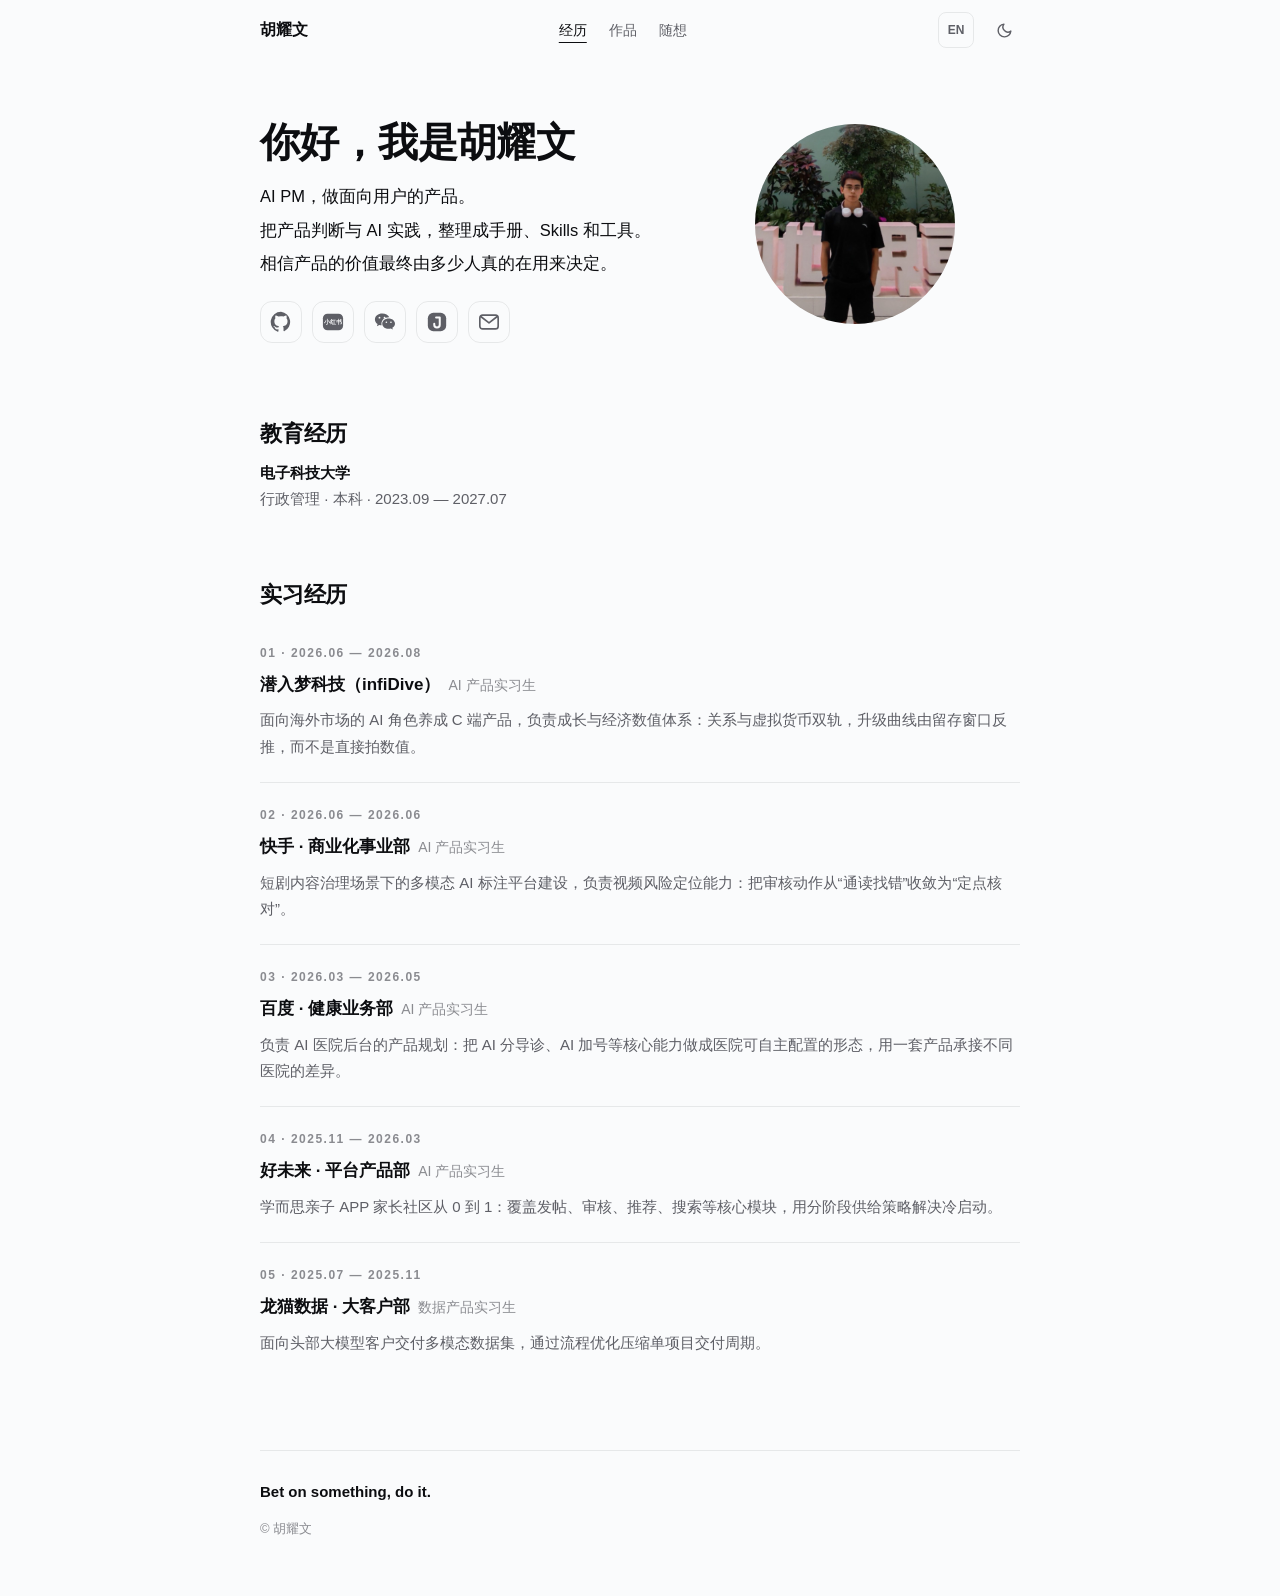
==== index.html @ 33d0db99 "Add TeamLink to portfolio projects" ====
<!doctype html>
<html lang="zh-CN">
  <head>
    <meta charset="UTF-8" />
    <meta name="viewport" content="width=device-width, initial-scale=1" />
    <meta name="description" content="胡耀文的个人介绍、教育背景与实习经历。" />
    <title>经历 · 胡耀文</title>
    <!-- assets:start -->
    <link rel="stylesheet" href="/styles/tokens.css?v=f0e6d8321e89" />
    <link rel="stylesheet" href="/styles/base.css?v=58b34f9e78c8" />
    <link rel="stylesheet" href="/styles/layout.css?v=3ab70abe4cf4" />
    <link rel="stylesheet" href="/styles/components.css?v=5bb896b9d3a3" />
    <link rel="stylesheet" href="/styles/responsive.css?v=d655d90e8aed" />
    <link rel="stylesheet" href="/styles/editor.css?v=85f72cc7cdc1" />
    <script type="importmap">{"imports":{"/js/components/education.js":"/js/components/education.js?v=c0fd4ed070bd","/js/components/elsewhere.js":"/js/components/elsewhere.js?v=f04473ef3fe8","/js/components/experience.js":"/js/components/experience.js?v=8f7f2b656ea1","/js/components/footer.js":"/js/components/footer.js?v=6c1550f450aa","/js/components/header.js":"/js/components/header.js?v=24c671b115b2","/js/components/hero.js":"/js/components/hero.js?v=8785eb68808b","/js/components/projects.js":"/js/components/projects.js?v=da0c649078fe","/js/components/theme.js":"/js/components/theme.js?v=0080189e8633","/js/components/thoughts.js":"/js/components/thoughts.js?v=fadeb049f061","/js/data.js":"/js/data.js?v=1778ca6bbaa6","/js/editor.js":"/js/editor.js?v=6a5486670264","/js/i18n.js":"/js/i18n.js?v=1fff15296297","/js/main.js":"/js/main.js?v=7e9c7d4b2b41","/js/pages.js":"/js/pages.js?v=9f2a9748281f"}}</script>
    <!-- assets:end -->
    <script>
      const savedTheme = localStorage.getItem("theme");
      if (savedTheme === "dark" || savedTheme === "light") document.documentElement.dataset.theme = savedTheme;
    </script>
  </head>
  <body data-page="experience">
    <div id="app" style="--editor-accent:#0c0d10;--editor-card-radius:14px;--editor-section-space:64px"><!-- prerender:start -->
    <header class="site-header">
      <nav class="shell nav" aria-label="主导航" data-i18n-aria-label="nav.label">
        <a class="brand" href="/" data-page-link aria-label="胡耀文 · 经历首页" data-i18n="nav.brand" data-i18n-aria-label="nav.home">胡耀文</a>
        <div class="nav-links">
          <a href="/" aria-current="page" data-page-link data-i18n="nav.experience">经历</a>
          <a href="/work/" data-page-link data-i18n="nav.work">作品</a>
          <a href="/thoughts/" data-page-link data-i18n="nav.thoughts">随想</a>
        </div>
        <div class="nav-tools">
          <button class="language-toggle" type="button" aria-label="Switch to English" lang="en" title="Switch to English">EN</button>

    <button class="theme-toggle" type="button" aria-label="切换深浅色模式" data-i18n-aria-label="theme.label">
      <svg class="icon-moon" width="17" height="17" viewBox="0 0 24 24" fill="none" stroke="currentColor" stroke-width="2" stroke-linecap="round" stroke-linejoin="round" aria-hidden="true"><path d="M21 12.79A9 9 0 1 1 11.21 3 7 7 0 0 0 21 12.79z"/></svg>
      <svg class="icon-sun" width="17" height="17" viewBox="0 0 24 24" fill="none" stroke="currentColor" stroke-width="2" stroke-linecap="round" stroke-linejoin="round" aria-hidden="true"><circle cx="12" cy="12" r="4"/><path d="M12 2v2M12 20v2M4.93 4.93l1.41 1.41M17.66 17.66l1.41 1.41M2 12h2M20 12h2M4.93 19.07l1.41-1.41M17.66 6.34l1.41-1.41"/></svg>
    </button>
        </div>
      </nav>
    </header><main>
    <section id="top" class="shell hero" aria-labelledby="hero-title">
      <div class="hero-copy">
        <h1 id="hero-title" data-edit="hero.greeting" data-i18n="hero.greeting">你好，我是胡耀文</h1>
        <p class="hero-summary" data-edit="hero.summary" data-i18n="hero.summary">AI PM，做面向用户的产品。</p>
        <p class="hero-summary" data-edit="hero.introduction" data-i18n="hero.introduction">把产品判断与 AI 实践，整理成手册、Skills 和工具。</p>
        <p class="hero-summary" data-edit="hero.belief" data-i18n="hero.belief">相信产品的价值最终由多少人真的在用来决定。</p>
        <div class="hero-actions hero-socials" role="group" aria-label="在别处找我" data-i18n-aria-label="social.label">
          <a class="social-icon" href="https://github.com/yaowenhu-pm" target="_blank" rel="noopener noreferrer" aria-label="GitHub">
    <svg viewBox="0 0 24 24" fill="currentColor" aria-hidden="true"><path d="M12 .8a11.2 11.2 0 0 0-3.54 21.83c.56.1.77-.24.77-.54v-2.08c-3.13.68-3.79-1.33-3.79-1.33-.51-1.3-1.25-1.65-1.25-1.65-1.02-.7.08-.69.08-.69 1.13.08 1.73 1.16 1.73 1.16 1 .72 2.52.52 3.16.4.1-.73.39-1.23.71-1.51-2.5-.28-5.13-1.25-5.13-5.54 0-1.23.44-2.23 1.16-3.02-.12-.28-.5-1.43.11-2.98 0 0 .95-.3 3.08 1.15A10.75 10.75 0 0 1 12 5.62c.95 0 1.9.13 2.79.38 2.14-1.45 3.08-1.15 3.08-1.15.61 1.55.23 2.7.12 2.98.72.79 1.15 1.79 1.15 3.02 0 4.3-2.64 5.25-5.15 5.53.4.35.76 1.03.76 2.08v3.08c0 .3.21.65.77.54A11.2 11.2 0 0 0 12 .8Z"/></svg><span class="social-tooltip">GitHub</span>
  </a>
          <a class="social-icon" href="https://www.xiaohongshu.com/user/profile/688f37480000000028027ee6" target="_blank" rel="noopener noreferrer" aria-label="小红书" data-i18n-aria-label="social.xiaohongshu">
    <svg viewBox="0 0 24 24" aria-hidden="true"><rect x="1" y="3" width="22" height="18" rx="5" fill="currentColor"/><text x="12" y="14.6" text-anchor="middle" fill="var(--bg)" font-family="sans-serif" font-size="6.8" font-weight="700">小红书</text></svg><span class="social-tooltip" data-i18n="social.xiaohongshu">小红书</span>
  </a>
          <details class="contact-dropdown">
            <summary class="social-icon" aria-label="微信" data-i18n-aria-label="social.wechat"><svg viewBox="0 0 24 24" fill="currentColor" aria-hidden="true"><path d="M9 2.8C4.5 2.8 1 5.7 1 9.2c0 2 1.1 3.8 2.9 5l-.7 2.3 2.6-1.3c.8.2 1.7.4 2.6.4-.2-.6-.3-1.2-.3-1.8 0-4.1 3.5-7.1 8-7.1h.6C15.5 4.4 12.5 2.8 9 2.8Z"/><path d="M16 8.2c-3.9 0-7 2.5-7 5.6s3.1 5.6 7 5.6c.8 0 1.6-.1 2.3-.3l2.3 1.2-.6-2.1c1.8-1 2.9-2.6 2.9-4.4 0-3.1-3.1-5.6-6.9-5.6Z"/><g fill="var(--bg)"><circle cx="6" cy="7.3" r="1"/><circle cx="11.5" cy="7.3" r="1"/><circle cx="13.5" cy="12.3" r=".9"/><circle cx="18.5" cy="12.3" r=".9"/></g></svg><span class="social-tooltip" data-i18n="social.wechat">微信</span></summary>
            <div class="email-panel">
              <label for="contact-wechat" data-i18n="contact.wechatId">微信号</label>
              <input id="contact-wechat" type="text" value="h17345250018" readonly />
              <button class="pill pill--light" id="copy-wechat" type="button" data-i18n="contact.copyWechat">复制微信号</button>
              <p id="wechat-status" role="status" data-i18n="contact.wechatHint">可通过这个微信号找到我。</p>
            </div>
          </details>
          <a class="social-icon" href="https://okjk.co/NsEfZL" target="_blank" rel="noopener noreferrer" aria-label="即刻" data-i18n-aria-label="social.jike">
    <svg viewBox="0 0 24 24" aria-hidden="true"><rect x="2" y="2" width="20" height="20" rx="6" fill="currentColor"/><path d="M9 14v1a3 3 0 0 0 6 0V7h-4" fill="none" stroke="var(--bg)" stroke-width="2.2" stroke-linecap="round" stroke-linejoin="round"/></svg><span class="social-tooltip" data-i18n="social.jike">即刻</span>
  </a>
          <details class="email-contact contact-dropdown">
            <summary class="social-icon" aria-label="发送邮件" data-i18n-aria-label="contact.email"><svg viewBox="0 0 24 24" fill="none" stroke="currentColor" stroke-width="1.8" stroke-linecap="round" stroke-linejoin="round" aria-hidden="true"><rect x="2" y="4.5" width="20" height="15" rx="3"/><path d="m3 6 9 7 9-7"/></svg><span class="social-tooltip" data-i18n="contact.email">邮件</span></summary>
            <div class="email-panel">
              <label for="contact-email" data-i18n="contact.emailAddress">联系邮箱</label>
              <input id="contact-email" type="text" value="yaowen_hu@foxmail.com" readonly />
              <div class="email-actions">
                <button class="pill pill--light" id="copy-email" type="button" data-i18n="contact.copyEmail">复制邮箱</button>
                <a href="mailto:yaowen_hu@foxmail.com" data-i18n="contact.openEmail">打开邮件应用</a>
              </div>
              <p id="email-status" role="status" data-i18n="contact.emailHint">可复制邮箱，在常用邮箱中写信。</p>
            </div>
          </details>
        </div>
      </div>
      <figure class="hero-photo">
        <img src="assets/hero-photo.jpg" alt="胡耀文的照片" data-i18n-alt="hero.photo" data-edit-photo />
      </figure>
    </section>
    <section id="education" class="shell section education" aria-labelledby="education-title">
      <div class="section-heading">
        <h2 id="education-title" data-i18n="education.title">教育经历</h2>
      </div>
      <div class="education-content">
        <p><span class="education-school" data-edit="education.school" data-i18n="education.school">电子科技大学</span></p>
        <p data-edit="education.degree" data-i18n="education.degree">行政管理 · 本科 · 2023.09 — 2027.07</p>
      </div>
    </section>
    <section id="experience" class="shell section" aria-labelledby="experience-title">
      <div class="section-heading">
        <h2 id="experience-title" data-i18n="experience.title">实习经历</h2>
      </div>
      <div class="experience-list">
    <article class="experience-item" data-edit-card="experiences" data-edit-index="0">
      <p class="experience-no"><span>01</span> · <span data-edit="experiences.0.date">2026.06 — 2026.08</span></p>
      <h3><span data-edit="experiences.0.company" data-i18n="experiences.0.company">潜入梦科技（infiDive）</span><span class="experience-role" data-edit="experiences.0.role" data-i18n="experiences.0.role">AI 产品实习生</span></h3>
      <p class="experience-summary" data-edit="experiences.0.summary" data-i18n="experiences.0.summary">面向海外市场的 AI 角色养成 C 端产品，负责成长与经济数值体系：关系与虚拟货币双轨，升级曲线由留存窗口反推，而不是直接拍数值。</p>

    </article>
    <article class="experience-item" data-edit-card="experiences" data-edit-index="1">
      <p class="experience-no"><span>02</span> · <span data-edit="experiences.1.date">2026.06 — 2026.06</span></p>
      <h3><span data-edit="experiences.1.company" data-i18n="experiences.1.company">快手 · 商业化事业部</span><span class="experience-role" data-edit="experiences.1.role" data-i18n="experiences.1.role">AI 产品实习生</span></h3>
      <p class="experience-summary" data-edit="experiences.1.summary" data-i18n="experiences.1.summary">短剧内容治理场景下的多模态 AI 标注平台建设，负责视频风险定位能力：把审核动作从“通读找错”收敛为“定点核对”。</p>

    </article>
    <article class="experience-item" data-edit-card="experiences" data-edit-index="2">
      <p class="experience-no"><span>03</span> · <span data-edit="experiences.2.date">2026.03 — 2026.05</span></p>
      <h3><span data-edit="experiences.2.company" data-i18n="experiences.2.company">百度 · 健康业务部</span><span class="experience-role" data-edit="experiences.2.role" data-i18n="experiences.2.role">AI 产品实习生</span></h3>
      <p class="experience-summary" data-edit="experiences.2.summary" data-i18n="experiences.2.summary">负责 AI 医院后台的产品规划：把 AI 分导诊、AI 加号等核心能力做成医院可自主配置的形态，用一套产品承接不同医院的差异。</p>

    </article>
    <article class="experience-item" data-edit-card="experiences" data-edit-index="3">
      <p class="experience-no"><span>04</span> · <span data-edit="experiences.3.date">2025.11 — 2026.03</span></p>
      <h3><span data-edit="experiences.3.company" data-i18n="experiences.3.company">好未来 · 平台产品部</span><span class="experience-role" data-edit="experiences.3.role" data-i18n="experiences.3.role">AI 产品实习生</span></h3>
      <p class="experience-summary" data-edit="experiences.3.summary" data-i18n="experiences.3.summary">学而思亲子 APP 家长社区从 0 到 1：覆盖发帖、审核、推荐、搜索等核心模块，用分阶段供给策略解决冷启动。</p>

    </article>
    <article class="experience-item" data-edit-card="experiences" data-edit-index="4">
      <p class="experience-no"><span>05</span> · <span data-edit="experiences.4.date">2025.07 — 2025.11</span></p>
      <h3><span data-edit="experiences.4.company" data-i18n="experiences.4.company">龙猫数据 · 大客户部</span><span class="experience-role" data-edit="experiences.4.role" data-i18n="experiences.4.role">数据产品实习生</span></h3>
      <p class="experience-summary" data-edit="experiences.4.summary" data-i18n="experiences.4.summary">面向头部大模型客户交付多模态数据集，通过流程优化压缩单项目交付周期。</p>

    </article></div>
    </section></main>
    <footer class="shell footer">
      <p class="footer-slogan" data-edit="footer.slogan">Bet on something, do it.</p>
      <div class="footer-row">
        <p data-i18n="footer.copyright">© 胡耀文</p>
      </div>
    </footer><!-- prerender:end --></div>
    <script type="module" src="/js/main.js?v=7e9c7d4b2b41"></script>
  </body>
</html>
---- styles/tokens.css ----
:root {
  --accent: var(--editor-accent, #0c0d10);
  --bg: #fafbfc;
  --text: #0c0d10;
  --muted: #5e5f66;
  --light: #8a8b90;
  --fill: rgba(12, 13, 16, 0.04);
  --fill-strong: rgba(12, 13, 16, 0.08);
  --hairline: rgba(12, 13, 16, 0.08);
  --invert-bg: #0c0d10;
  --invert-text: #fafbfc;
  --radius: var(--editor-card-radius, 14px);
  --max: 760px;
  --font: "Inter", ui-sans-serif, -apple-system, BlinkMacSystemFont, "PingFang SC", "Microsoft YaHei", sans-serif;
  color-scheme: light;
}

:root[data-theme="dark"] {
  --bg: #0c0d10;
  --text: #f2f2f3;
  --muted: #9a9a9e;
  --light: #737377;
  --fill: rgba(255, 255, 255, 0.06);
  --fill-strong: rgba(255, 255, 255, 0.12);
  --hairline: rgba(255, 255, 255, 0.12);
  --invert-bg: #f2f2f3;
  --invert-text: #0c0d10;
  color-scheme: dark;
}

@media (prefers-color-scheme: dark) {
  :root:not([data-theme="light"]) {
    --bg: #0c0d10;
    --text: #f2f2f3;
    --muted: #9a9a9e;
    --light: #737377;
    --fill: rgba(255, 255, 255, 0.06);
    --fill-strong: rgba(255, 255, 255, 0.12);
    --hairline: rgba(255, 255, 255, 0.12);
    --invert-bg: #f2f2f3;
    --invert-text: #0c0d10;
    color-scheme: dark;
  }
}
---- styles/base.css ----
* { box-sizing: border-box; }
html { scroll-behavior: smooth; scroll-padding-top: 80px; }
body {
  margin: 0; color: var(--text); background: var(--bg);
  font-family: var(--font); font-size: 17px; line-height: 1.75;
  -webkit-font-smoothing: antialiased; text-rendering: optimizeLegibility;
}
a { color: inherit; text-decoration: none; }
h1, h2, h3, p { margin: 0; }
img { display: block; max-width: 100%; }
@media (prefers-reduced-motion: reduce) {
  html { scroll-behavior: auto; }
  *, *::before, *::after { transition-duration: 0.01ms !important; animation-duration: 0.01ms !important; }
}
---- styles/layout.css ----
.shell { width: min(var(--max), calc(100% - 44px)); margin: 0 auto; }
.site-header {
  position: sticky; top: 0; z-index: 10;
  background: color-mix(in srgb, var(--bg) 88%, transparent);
  backdrop-filter: blur(18px); -webkit-backdrop-filter: blur(18px);
}
.nav { min-height: 60px; display: flex; align-items: center; justify-content: space-between; gap: 16px; }
.hero { display: flex; align-items: flex-start; gap: clamp(44px, 12vw, 104px); padding: 56px 0 8px; }
.hero-copy { flex: 0 1 auto; min-width: 0; }
.section { padding-top: var(--editor-section-space, 64px); }
.section-heading h1, .section-heading h2 { font-size: 22px; font-weight: 700; letter-spacing: -0.01em; line-height: 1.75; margin-bottom: 6px; }
.footer { margin-top: 72px; padding: 28px 0 56px; border-top: 1px solid var(--hairline); }
body[data-page="thoughts"] .footer { margin-top: 32px; }
---- styles/components.css ----
.brand { font-size: 16px; font-weight: 700; letter-spacing: -0.01em; }
.nav-links { display: flex; gap: 22px; color: var(--muted); font-size: 14px; font-weight: 500; }
.nav-links a:hover { color: var(--text); }
.nav-links a[aria-current="page"] { color: var(--text); text-decoration: underline; text-underline-offset: 7px; text-decoration-thickness: 1px; }
.nav-links a:focus-visible { outline: 2px solid var(--text); outline-offset: 5px; border-radius: 2px; }
.nav-tools { display: flex; align-items: center; gap: 14px; }
.theme-toggle {
  display: inline-flex; align-items: center; justify-content: center;
  width: 32px; height: 32px; padding: 0; border: none; border-radius: 50%;
  color: var(--muted); background: none; cursor: pointer;
  transition: color 140ms ease, background-color 140ms ease;
}
.theme-toggle:hover { color: var(--text); background: var(--fill); }
.language-toggle {
  display: inline-flex; align-items: center; justify-content: center;
  min-width: 36px; min-height: 36px; padding: 0 6px; border: 1px solid var(--hairline); border-radius: 8px;
  background: transparent; color: var(--muted); font: 600 12px var(--font); cursor: pointer;
}
.language-toggle:hover { color: var(--text); background: var(--fill); }
.language-toggle:focus-visible, .theme-toggle:focus-visible, .social-icon:focus-visible, .pill:focus-visible {
  outline: 2px solid var(--text); outline-offset: 4px;
}
.icon-sun { display: none; }
:root[data-theme="dark"] .icon-moon { display: none; }
:root[data-theme="dark"] .icon-sun { display: block; }
@media (prefers-color-scheme: dark) {
  :root:not([data-theme="light"]) .icon-moon { display: none; }
  :root:not([data-theme="light"]) .icon-sun { display: block; }
}

h1 { font-size: clamp(30px, 5vw, 40px); font-weight: 700; letter-spacing: -0.015em; line-height: 1.3; margin-bottom: 14px; }
.hero-summary { color: var(--text); font-size: 16.5px; line-height: 1.8; max-width: 34em; }
.hero-summary + .hero-summary { margin-top: 4px; }

.hero-actions { display: flex; flex-wrap: wrap; gap: 12px; align-items: center; margin-top: 28px; }
.hero-socials { position: relative; gap: 10px; margin-top: 22px; }
.social-icon {
  position: relative; display: inline-flex; align-items: center; justify-content: center;
  width: 42px; height: 42px; padding: 9px; border: 1px solid var(--hairline); border-radius: 12px;
  color: var(--muted); background: transparent; cursor: pointer; list-style: none;
  transition: color 140ms ease, background-color 140ms ease;
}
.social-icon svg { width: 22px; height: 22px; flex-shrink: 0; }
.social-icon:hover, .contact-dropdown[open] .social-icon { color: var(--text); background: var(--fill); }
.social-icon::-webkit-details-marker { display: none; }
.social-tooltip {
  position: absolute; top: calc(100% + 8px); left: 50%; transform: translateX(-50%);
  padding: 3px 8px; border-radius: 6px; background: var(--invert-bg); color: var(--invert-text);
  font-size: 12px; white-space: nowrap; pointer-events: none; visibility: hidden; opacity: 0;
}
.social-icon:focus-visible .social-tooltip { visibility: visible; opacity: 1; }
@media (hover: hover) { .social-icon:hover .social-tooltip { visibility: visible; opacity: 1; } }
.hero-socials .contact-dropdown { position: static; }
.contact-dropdown[open] .social-tooltip { visibility: hidden; }
.pill {
  display: inline-flex; align-items: center; gap: 8px; padding: 10px 20px;
  border: none; border-radius: 999px; cursor: pointer;
  font-family: var(--font); font-size: 14px; font-weight: 600;
  transition: opacity 160ms ease, background-color 160ms ease;
}
.pill--dark { background: var(--invert-bg); color: var(--invert-text); }
.pill--dark:hover { opacity: 0.82; color: var(--invert-text); }
.pill--light { background: var(--fill); color: var(--text); }
.pill--light:hover { background: var(--fill-strong); color: var(--text); }

.email-contact { position: relative; }
.email-contact summary { list-style: none; }
.email-contact summary::-webkit-details-marker { display: none; }
.email-panel {
  position: absolute; top: calc(100% + 10px); left: 0; z-index: 5;
  width: min(320px, calc(100vw - 44px)); padding: 18px;
  border: 1px solid var(--hairline); border-radius: var(--radius);
  background: var(--bg); color: var(--text);
}
.email-panel label { display: block; color: var(--muted); font-size: 13px; }
.email-panel input {
  width: 100%; min-width: 0; margin: 6px 0 14px; padding: 8px 10px;
  border: 1px solid var(--hairline); border-radius: 6px;
  background: var(--fill); color: var(--text); font: inherit; font-size: 15px;
}
.email-actions { display: flex; flex-wrap: wrap; align-items: center; gap: 14px; font-size: 14px; }
.email-actions a { text-decoration: underline; text-underline-offset: 3px; }
.email-panel p { margin-top: 12px; color: var(--muted); font-size: 13px; line-height: 1.6; }

.hero-photo { position: relative; width: clamp(170px, 24vw, 200px); aspect-ratio: 1; margin: 8px 0 0; flex-shrink: 0; overflow: hidden; border-radius: 50%; background: var(--fill); }
.hero-photo img { position: absolute; left: -13.3%; top: -20.5%; width: 121%; height: 121%; max-width: none; object-fit: cover; }

.experience-item { padding: 22px 0; border-bottom: 1px solid var(--hairline); }
.experience-item:last-child { border-bottom: none; }
.experience-no { color: var(--light); font-size: 12px; font-weight: 600; letter-spacing: 1.5px; }
.experience-item h3 { margin: 6px 0 8px; font-size: 17px; font-weight: 700; }
.experience-role { color: var(--light); font-size: 14px; font-weight: 500; margin-left: 8px; }
.experience-summary { color: var(--muted); font-size: 15px; line-height: 1.75; }
.experience-item ul { margin: 8px 0 0; padding: 0; list-style: none; }
.experience-item li { color: var(--light); font-size: 14px; line-height: 1.7; }

.rowitem { display: flex; align-items: baseline; gap: 10px; padding: 18px 0; border-bottom: 1px solid var(--hairline); }
.rowitem:last-child { border-bottom: none; }
.rowitem h2, .rowitem h3 { font-size: 16px; font-weight: 600; }
.rowitem p { color: var(--muted); font-size: 14.5px; margin-left: auto; text-align: right; }
.ext {
  display: inline-flex; align-items: center; justify-content: center; align-self: center;
  width: 24px; height: 24px; border-radius: 50%; flex-shrink: 0;
  color: var(--light); background: var(--fill); font-size: 13px;
  transition: background-color 140ms ease, color 140ms ease;
}
.rowitem:hover .ext { color: var(--text); background: var(--fill-strong); }

.education-content p { color: var(--muted); font-size: 15px; }
.education-school { color: var(--text); font-weight: 600; }

.thoughts-intro { color: var(--muted); font-size: 14px; }
.thoughts-language-note { margin-top: 6px; color: var(--light); font-size: 12px; }
.thought-list { margin-top: 18px; }
.thought-item { border-bottom: 1px solid var(--hairline); }
.thought-item:last-child { border-bottom: none; }
.thought { scroll-margin-top: 84px; }
.thought-summary { padding: 22px 0; list-style: none; cursor: pointer; }
.thought-summary::-webkit-details-marker { display: none; }
.thought-summary:focus-visible { outline: 2px solid var(--text); outline-offset: 5px; border-radius: 2px; }
.thought-heading { display: flex; align-items: center; gap: 16px; }
.thought-title { flex: 1; font-size: 17px; font-weight: 600; line-height: 1.6; }
.thought-heading time { color: var(--light); font-size: 12px; font-variant-numeric: tabular-nums; white-space: nowrap; }
.thought-chevron { width: 7px; height: 7px; margin: 0 3px; border: solid var(--light); border-width: 0 1px 1px 0; transform: rotate(45deg); flex-shrink: 0; transition: transform 140ms ease; }
.thought-excerpt { display: -webkit-box; -webkit-box-orient: vertical; -webkit-line-clamp: 2; overflow: hidden; margin-top: 8px; color: var(--muted); font-size: 14.5px; line-height: 1.8; }
.thought-summary:hover .thought-title { color: var(--muted); }
.thought[open] .thought-chevron { transform: rotate(225deg); }
.thought[open] .thought-excerpt { display: none; }
.thought-body { padding: 0 0 28px; white-space: pre-wrap; overflow-wrap: anywhere; color: var(--muted); font-size: 15.5px; line-height: 1.95; }

.footer-slogan { color: var(--text); font-size: 15px; font-weight: 600; margin-bottom: 12px; }
.footer-row { display: flex; align-items: center; justify-content: space-between; gap: 16px; color: var(--light); font-size: 13px; }
---- styles/responsive.css ----
@media (max-width: 620px) {
  .nav { gap: 12px; }
  .nav-links { gap: 16px; font-size: 13px; }
  .nav-tools { gap: 6px; }
  :root[data-language="en"] .nav { flex-wrap: wrap; padding: 10px 0; row-gap: 8px; }
  :root[data-language="en"] .nav-links { order: 3; width: 100%; }
  :root[data-language="en"] .nav-tools { margin-left: auto; }
  .hero { flex-direction: column-reverse; gap: 24px; padding-top: 36px; }
  .hero-photo { width: 132px; }
  .section { padding-top: 48px; }
  .experience-item h3 { display: flex; flex-direction: column; gap: 2px; }
  .experience-role { margin-left: 0; }
  .rowitem { flex-wrap: wrap; }
  .rowitem p { margin-left: 0; width: 100%; text-align: left; }
  .footer-row { flex-direction: column; align-items: flex-start; gap: 10px; }
  .thought-heading { display: grid; grid-template-columns: minmax(0, 1fr) auto; column-gap: 12px; row-gap: 3px; }
  .thought-title { font-size: 16px; }
  .thought-heading time { grid-column: 1 / -1; grid-row: 2; }
  .thought-heading .thought-chevron { grid-column: 2; grid-row: 1; }
  .thought-summary { padding: 20px 0; }
  .thought-body { font-size: 15px; }
}

@media (max-width: 380px) {
  .nav { flex-wrap: wrap; padding: 8px 0; row-gap: 8px; }
  .nav-links { order: 3; width: 100%; }
  .nav-tools { margin-left: auto; }
}
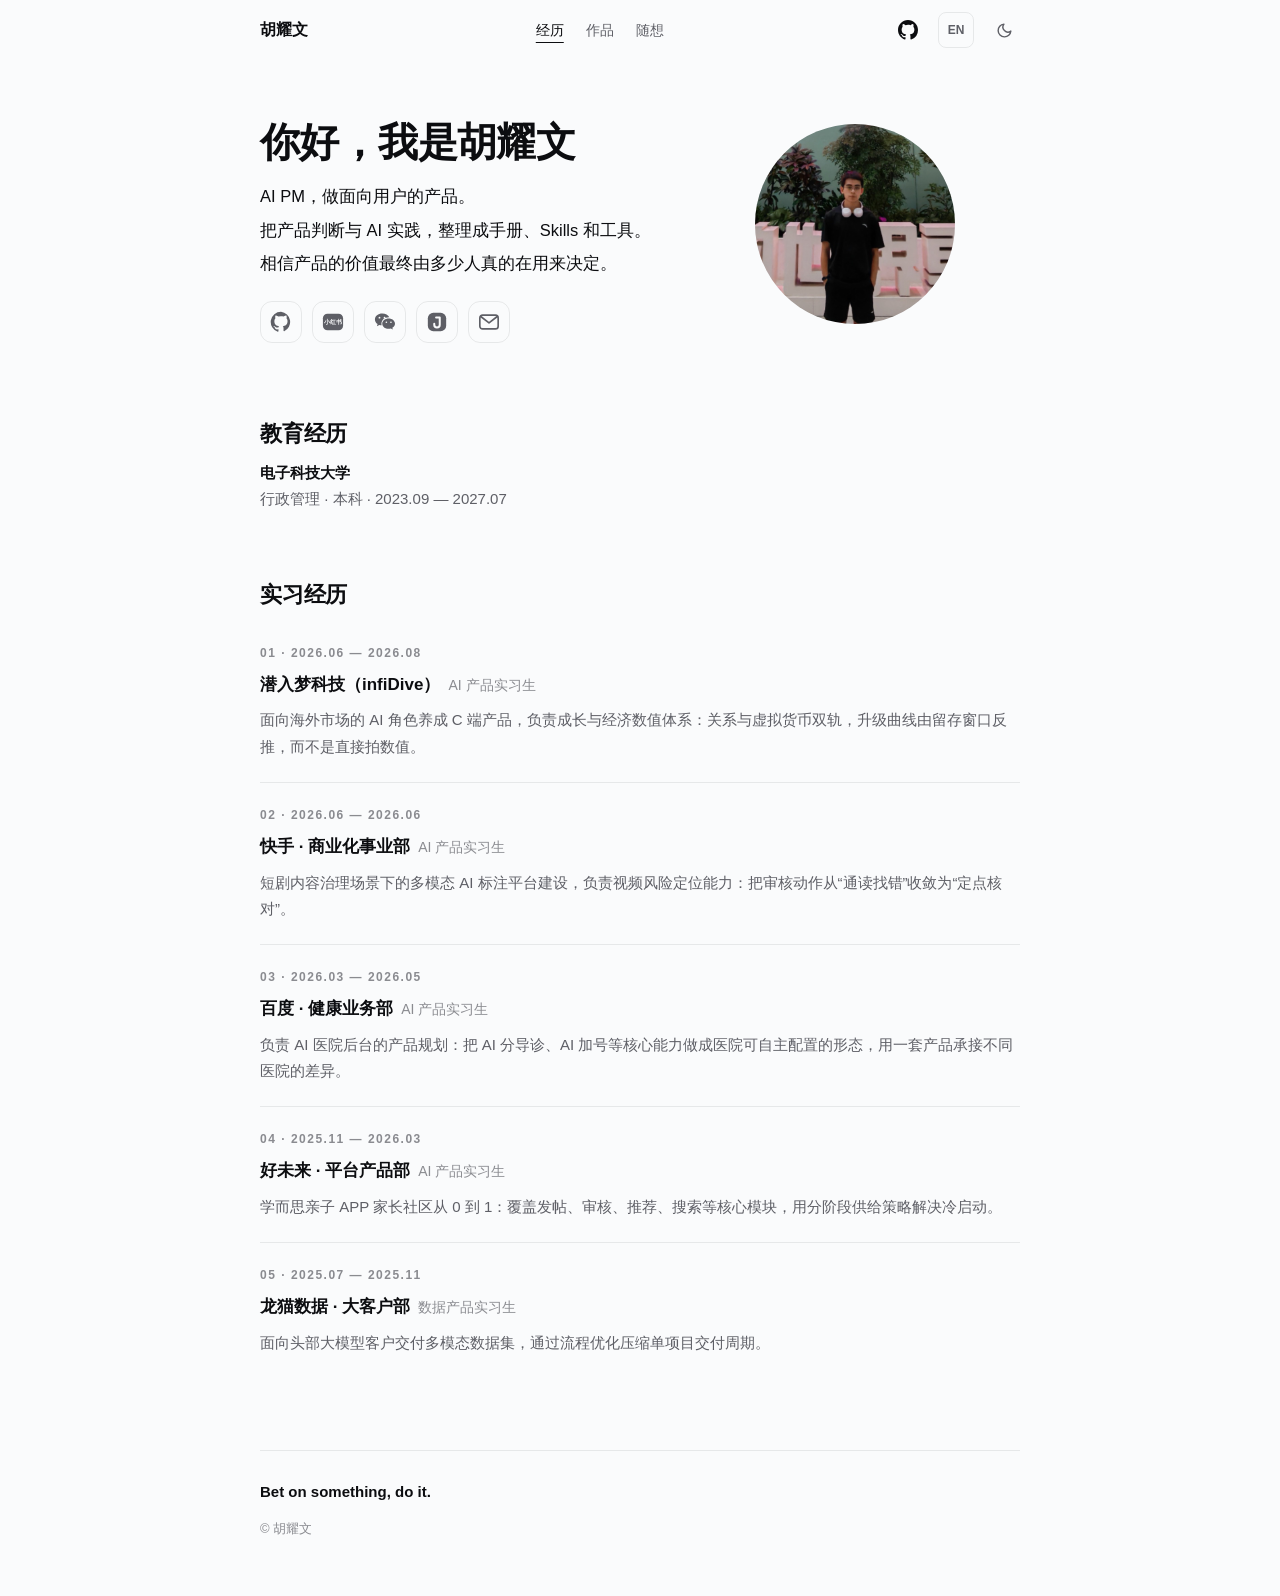
==== commit cf6e4b9c: "Add GitHub source icon to online pages" ====
--- a/index.html
+++ b/index.html
@@ -9,10 +9,10 @@
     <link rel="stylesheet" href="/styles/tokens.css?v=f0e6d8321e89" />
     <link rel="stylesheet" href="/styles/base.css?v=58b34f9e78c8" />
     <link rel="stylesheet" href="/styles/layout.css?v=3ab70abe4cf4" />
-    <link rel="stylesheet" href="/styles/components.css?v=5bb896b9d3a3" />
+    <link rel="stylesheet" href="/styles/components.css?v=fc66fae0bd91" />
     <link rel="stylesheet" href="/styles/responsive.css?v=d655d90e8aed" />
     <link rel="stylesheet" href="/styles/editor.css?v=85f72cc7cdc1" />
-    <script type="importmap">{"imports":{"/js/components/education.js":"/js/components/education.js?v=c0fd4ed070bd","/js/components/elsewhere.js":"/js/components/elsewhere.js?v=f04473ef3fe8","/js/components/experience.js":"/js/components/experience.js?v=8f7f2b656ea1","/js/components/footer.js":"/js/components/footer.js?v=6c1550f450aa","/js/components/header.js":"/js/components/header.js?v=24c671b115b2","/js/components/hero.js":"/js/components/hero.js?v=8785eb68808b","/js/components/projects.js":"/js/components/projects.js?v=da0c649078fe","/js/components/theme.js":"/js/components/theme.js?v=0080189e8633","/js/components/thoughts.js":"/js/components/thoughts.js?v=fadeb049f061","/js/data.js":"/js/data.js?v=1778ca6bbaa6","/js/editor.js":"/js/editor.js?v=6a5486670264","/js/i18n.js":"/js/i18n.js?v=1fff15296297","/js/main.js":"/js/main.js?v=7e9c7d4b2b41","/js/pages.js":"/js/pages.js?v=9f2a9748281f"}}</script>
+    <script type="importmap">{"imports":{"/js/components/education.js":"/js/components/education.js?v=c0fd4ed070bd","/js/components/elsewhere.js":"/js/components/elsewhere.js?v=f04473ef3fe8","/js/components/experience.js":"/js/components/experience.js?v=8f7f2b656ea1","/js/components/footer.js":"/js/components/footer.js?v=6c1550f450aa","/js/components/header.js":"/js/components/header.js?v=c771551df5c7","/js/components/hero.js":"/js/components/hero.js?v=8785eb68808b","/js/components/projects.js":"/js/components/projects.js?v=da0c649078fe","/js/components/theme.js":"/js/components/theme.js?v=0080189e8633","/js/components/thoughts.js":"/js/components/thoughts.js?v=fadeb049f061","/js/data.js":"/js/data.js?v=9f3395044285","/js/editor.js":"/js/editor.js?v=6a5486670264","/js/i18n.js":"/js/i18n.js?v=1fff15296297","/js/main.js":"/js/main.js?v=7e9c7d4b2b41","/js/pages.js":"/js/pages.js?v=9f2a9748281f"}}</script>
     <!-- assets:end -->
     <script>
       const savedTheme = localStorage.getItem("theme");
@@ -30,6 +30,7 @@
           <a href="/thoughts/" data-page-link data-i18n="nav.thoughts">随想</a>
         </div>
         <div class="nav-tools">
+          <a class="github-source" href="https://github.com/yaowenhu-pm/yaowenhu-pm.github.io" target="_blank" rel="noopener noreferrer" aria-label="在 GitHub 查看项目源码（新标签页）" title="GitHub · 项目源码"><svg viewBox="0 0 16 16" width="20" height="20" fill="currentColor" aria-hidden="true"><path d="M8 0C3.58 0 0 3.58 0 8c0 3.54 2.29 6.53 5.47 7.59.4.07.55-.17.55-.38 0-.19-.01-.82-.01-1.49-2.01.37-2.53-.49-2.69-.94-.09-.23-.48-.94-.82-1.13-.28-.15-.68-.52-.01-.53.63-.01 1.08.58 1.23.82.72 1.21 1.87.87 2.33.66.07-.52.28-.87.51-1.07-1.78-.2-3.64-.89-3.64-3.95 0-.87.31-1.59.82-2.15-.08-.2-.36-1.02.08-2.12 0 0 .67-.21 2.2.82A7.65 7.65 0 0 1 8 3.86c.68 0 1.36.09 2 .27 1.53-1.04 2.2-.82 2.2-.82.44 1.1.16 1.92.08 2.12.51.56.82 1.27.82 2.15 0 3.07-1.87 3.75-3.65 3.95.29.25.54.73.54 1.48 0 1.07-.01 1.93-.01 2.2 0 .21.15.46.55.38A8.01 8.01 0 0 0 16 8c0-4.42-3.58-8-8-8Z"/></svg></a>
           <button class="language-toggle" type="button" aria-label="Switch to English" lang="en" title="Switch to English">EN</button>
 
     <button class="theme-toggle" type="button" aria-label="切换深浅色模式" data-i18n-aria-label="theme.label">
--- a/styles/components.css
+++ b/styles/components.css
@@ -130,3 +130,8 @@
 
 .footer-slogan { color: var(--text); font-size: 15px; font-weight: 600; margin-bottom: 12px; }
 .footer-row { display: flex; align-items: center; justify-content: space-between; gap: 16px; color: var(--light); font-size: 13px; }
+
+.github-source { display: inline-flex; align-items: center; justify-content: center; flex: 0 0 auto; width: 32px; height: 36px; box-sizing: border-box; color: inherit; border-radius: 8px; vertical-align: middle; text-decoration: none; }
+.github-source:hover { opacity: .7; }
+.github-source:focus-visible { outline: 2px solid currentColor; outline-offset: 3px; }
+.github-source svg { display: block; flex: none; }
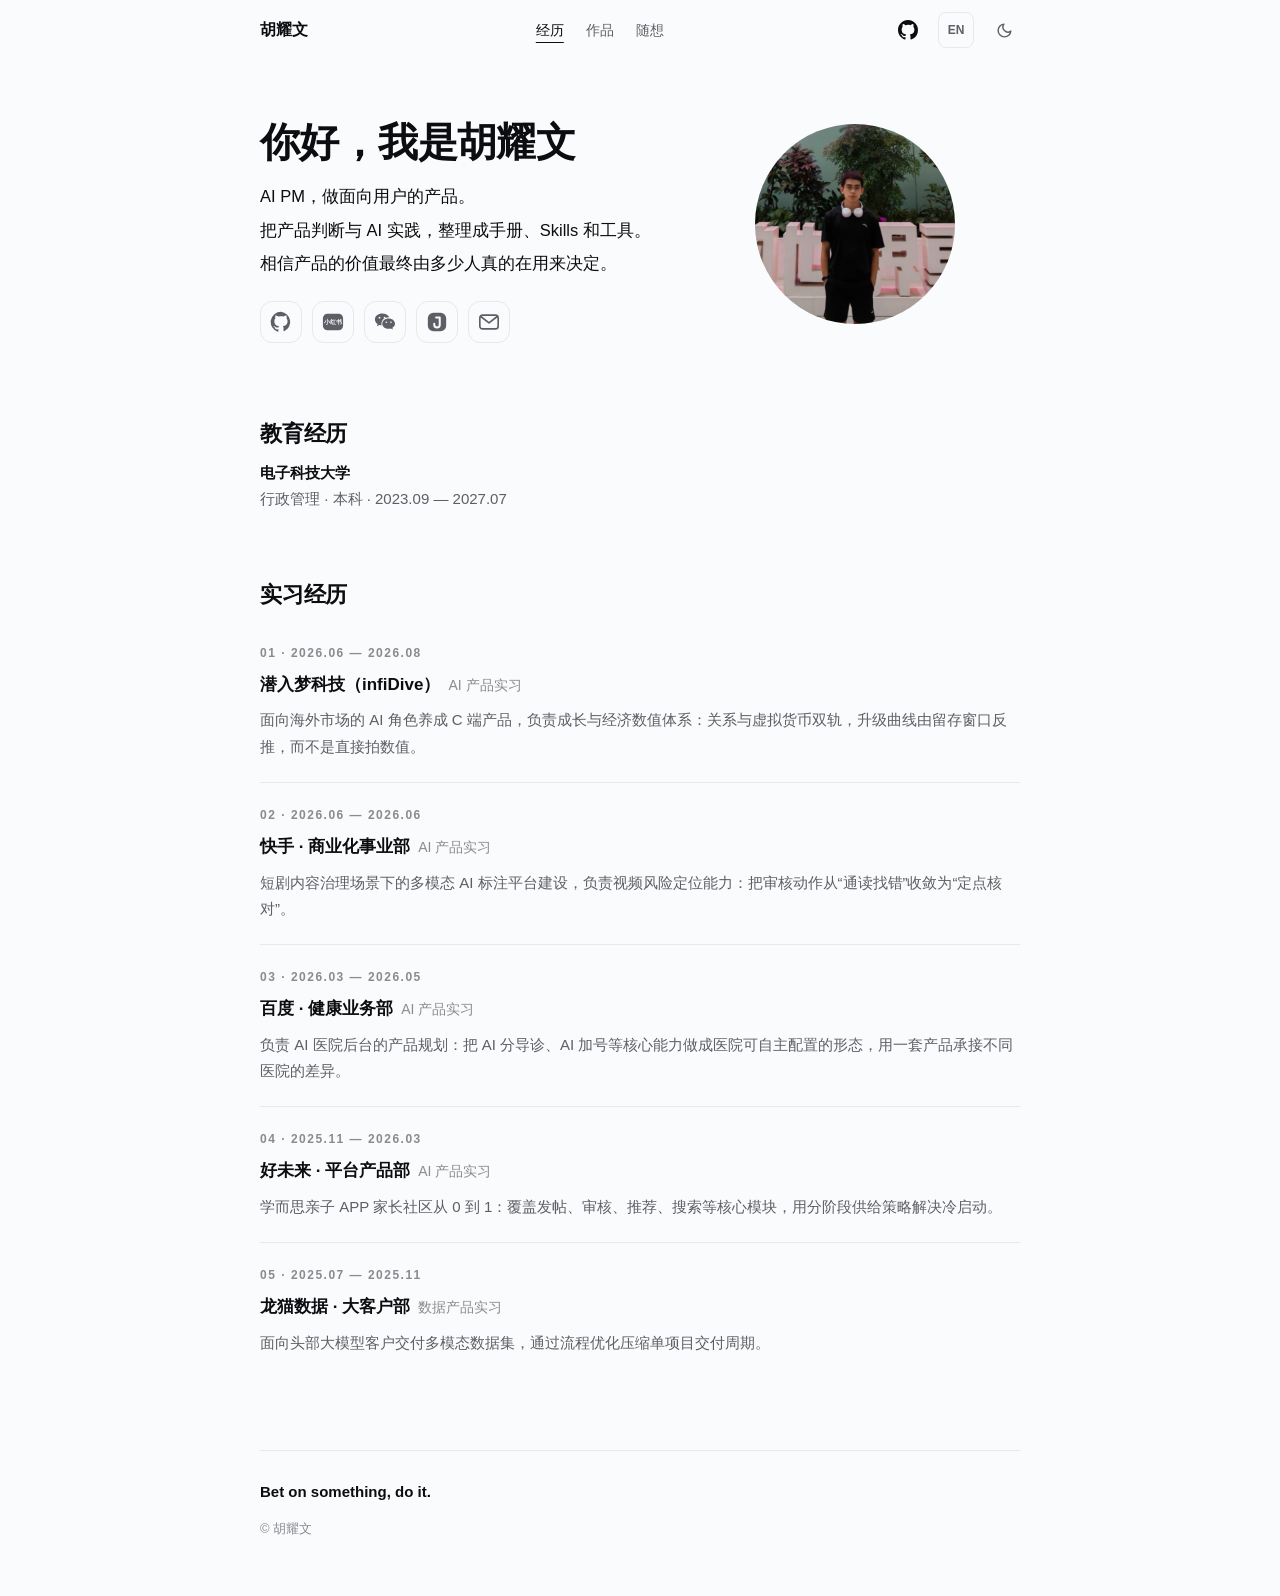
==== commit 12d38d43: "Shorten internship role labels" ====
--- a/index.html
+++ b/index.html
@@ -12,7 +12,7 @@
     <link rel="stylesheet" href="/styles/components.css?v=fc66fae0bd91" />
     <link rel="stylesheet" href="/styles/responsive.css?v=d655d90e8aed" />
     <link rel="stylesheet" href="/styles/editor.css?v=85f72cc7cdc1" />
-    <script type="importmap">{"imports":{"/js/components/education.js":"/js/components/education.js?v=c0fd4ed070bd","/js/components/elsewhere.js":"/js/components/elsewhere.js?v=f04473ef3fe8","/js/components/experience.js":"/js/components/experience.js?v=8f7f2b656ea1","/js/components/footer.js":"/js/components/footer.js?v=6c1550f450aa","/js/components/header.js":"/js/components/header.js?v=c771551df5c7","/js/components/hero.js":"/js/components/hero.js?v=8785eb68808b","/js/components/projects.js":"/js/components/projects.js?v=da0c649078fe","/js/components/theme.js":"/js/components/theme.js?v=0080189e8633","/js/components/thoughts.js":"/js/components/thoughts.js?v=fadeb049f061","/js/data.js":"/js/data.js?v=9f3395044285","/js/editor.js":"/js/editor.js?v=6a5486670264","/js/i18n.js":"/js/i18n.js?v=1fff15296297","/js/main.js":"/js/main.js?v=7e9c7d4b2b41","/js/pages.js":"/js/pages.js?v=9f2a9748281f"}}</script>
+    <script type="importmap">{"imports":{"/js/components/education.js":"/js/components/education.js?v=c0fd4ed070bd","/js/components/elsewhere.js":"/js/components/elsewhere.js?v=f04473ef3fe8","/js/components/experience.js":"/js/components/experience.js?v=8f7f2b656ea1","/js/components/footer.js":"/js/components/footer.js?v=6c1550f450aa","/js/components/header.js":"/js/components/header.js?v=c771551df5c7","/js/components/hero.js":"/js/components/hero.js?v=8785eb68808b","/js/components/projects.js":"/js/components/projects.js?v=da0c649078fe","/js/components/theme.js":"/js/components/theme.js?v=0080189e8633","/js/components/thoughts.js":"/js/components/thoughts.js?v=fadeb049f061","/js/data.js":"/js/data.js?v=138914b9a397","/js/editor.js":"/js/editor.js?v=6a5486670264","/js/i18n.js":"/js/i18n.js?v=1fff15296297","/js/main.js":"/js/main.js?v=7e9c7d4b2b41","/js/pages.js":"/js/pages.js?v=9f2a9748281f"}}</script>
     <!-- assets:end -->
     <script>
       const savedTheme = localStorage.getItem("theme");
@@ -99,31 +99,31 @@
       <div class="experience-list">
     <article class="experience-item" data-edit-card="experiences" data-edit-index="0">
       <p class="experience-no"><span>01</span> · <span data-edit="experiences.0.date">2026.06 — 2026.08</span></p>
-      <h3><span data-edit="experiences.0.company" data-i18n="experiences.0.company">潜入梦科技（infiDive）</span><span class="experience-role" data-edit="experiences.0.role" data-i18n="experiences.0.role">AI 产品实习生</span></h3>
+      <h3><span data-edit="experiences.0.company" data-i18n="experiences.0.company">潜入梦科技（infiDive）</span><span class="experience-role" data-edit="experiences.0.role" data-i18n="experiences.0.role">AI 产品实习</span></h3>
       <p class="experience-summary" data-edit="experiences.0.summary" data-i18n="experiences.0.summary">面向海外市场的 AI 角色养成 C 端产品，负责成长与经济数值体系：关系与虚拟货币双轨，升级曲线由留存窗口反推，而不是直接拍数值。</p>
 
     </article>
     <article class="experience-item" data-edit-card="experiences" data-edit-index="1">
       <p class="experience-no"><span>02</span> · <span data-edit="experiences.1.date">2026.06 — 2026.06</span></p>
-      <h3><span data-edit="experiences.1.company" data-i18n="experiences.1.company">快手 · 商业化事业部</span><span class="experience-role" data-edit="experiences.1.role" data-i18n="experiences.1.role">AI 产品实习生</span></h3>
+      <h3><span data-edit="experiences.1.company" data-i18n="experiences.1.company">快手 · 商业化事业部</span><span class="experience-role" data-edit="experiences.1.role" data-i18n="experiences.1.role">AI 产品实习</span></h3>
       <p class="experience-summary" data-edit="experiences.1.summary" data-i18n="experiences.1.summary">短剧内容治理场景下的多模态 AI 标注平台建设，负责视频风险定位能力：把审核动作从“通读找错”收敛为“定点核对”。</p>
 
     </article>
     <article class="experience-item" data-edit-card="experiences" data-edit-index="2">
       <p class="experience-no"><span>03</span> · <span data-edit="experiences.2.date">2026.03 — 2026.05</span></p>
-      <h3><span data-edit="experiences.2.company" data-i18n="experiences.2.company">百度 · 健康业务部</span><span class="experience-role" data-edit="experiences.2.role" data-i18n="experiences.2.role">AI 产品实习生</span></h3>
+      <h3><span data-edit="experiences.2.company" data-i18n="experiences.2.company">百度 · 健康业务部</span><span class="experience-role" data-edit="experiences.2.role" data-i18n="experiences.2.role">AI 产品实习</span></h3>
       <p class="experience-summary" data-edit="experiences.2.summary" data-i18n="experiences.2.summary">负责 AI 医院后台的产品规划：把 AI 分导诊、AI 加号等核心能力做成医院可自主配置的形态，用一套产品承接不同医院的差异。</p>
 
     </article>
     <article class="experience-item" data-edit-card="experiences" data-edit-index="3">
       <p class="experience-no"><span>04</span> · <span data-edit="experiences.3.date">2025.11 — 2026.03</span></p>
-      <h3><span data-edit="experiences.3.company" data-i18n="experiences.3.company">好未来 · 平台产品部</span><span class="experience-role" data-edit="experiences.3.role" data-i18n="experiences.3.role">AI 产品实习生</span></h3>
+      <h3><span data-edit="experiences.3.company" data-i18n="experiences.3.company">好未来 · 平台产品部</span><span class="experience-role" data-edit="experiences.3.role" data-i18n="experiences.3.role">AI 产品实习</span></h3>
       <p class="experience-summary" data-edit="experiences.3.summary" data-i18n="experiences.3.summary">学而思亲子 APP 家长社区从 0 到 1：覆盖发帖、审核、推荐、搜索等核心模块，用分阶段供给策略解决冷启动。</p>
 
     </article>
     <article class="experience-item" data-edit-card="experiences" data-edit-index="4">
       <p class="experience-no"><span>05</span> · <span data-edit="experiences.4.date">2025.07 — 2025.11</span></p>
-      <h3><span data-edit="experiences.4.company" data-i18n="experiences.4.company">龙猫数据 · 大客户部</span><span class="experience-role" data-edit="experiences.4.role" data-i18n="experiences.4.role">数据产品实习生</span></h3>
+      <h3><span data-edit="experiences.4.company" data-i18n="experiences.4.company">龙猫数据 · 大客户部</span><span class="experience-role" data-edit="experiences.4.role" data-i18n="experiences.4.role">数据产品实习</span></h3>
       <p class="experience-summary" data-edit="experiences.4.summary" data-i18n="experiences.4.summary">面向头部大模型客户交付多模态数据集，通过流程优化压缩单项目交付周期。</p>
 
     </article></div>
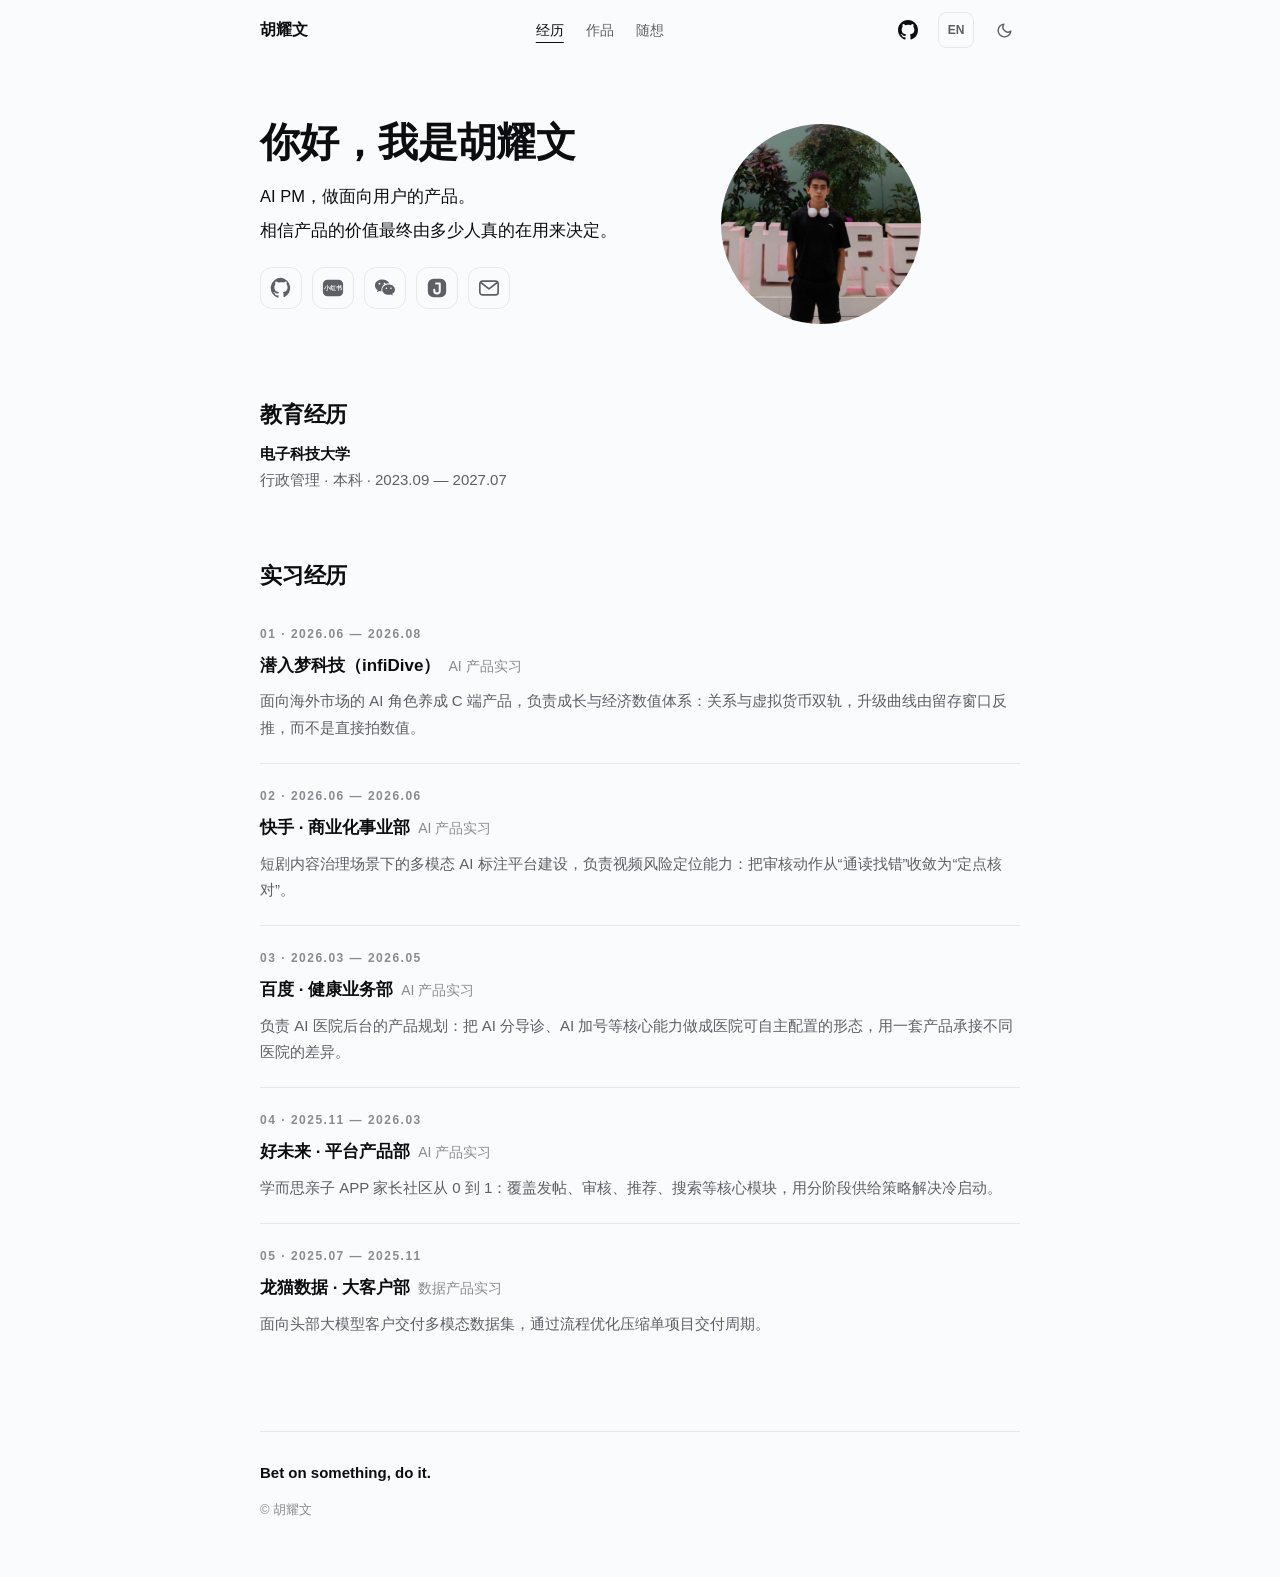
==== commit baf91171: "Remove homepage introduction sentence" ====
--- a/index.html
+++ b/index.html
@@ -12,7 +12,7 @@
     <link rel="stylesheet" href="/styles/components.css?v=fc66fae0bd91" />
     <link rel="stylesheet" href="/styles/responsive.css?v=d655d90e8aed" />
     <link rel="stylesheet" href="/styles/editor.css?v=85f72cc7cdc1" />
-    <script type="importmap">{"imports":{"/js/components/education.js":"/js/components/education.js?v=c0fd4ed070bd","/js/components/elsewhere.js":"/js/components/elsewhere.js?v=f04473ef3fe8","/js/components/experience.js":"/js/components/experience.js?v=8f7f2b656ea1","/js/components/footer.js":"/js/components/footer.js?v=6c1550f450aa","/js/components/header.js":"/js/components/header.js?v=c771551df5c7","/js/components/hero.js":"/js/components/hero.js?v=8785eb68808b","/js/components/projects.js":"/js/components/projects.js?v=da0c649078fe","/js/components/theme.js":"/js/components/theme.js?v=0080189e8633","/js/components/thoughts.js":"/js/components/thoughts.js?v=fadeb049f061","/js/data.js":"/js/data.js?v=138914b9a397","/js/editor.js":"/js/editor.js?v=6a5486670264","/js/i18n.js":"/js/i18n.js?v=1fff15296297","/js/main.js":"/js/main.js?v=7e9c7d4b2b41","/js/pages.js":"/js/pages.js?v=9f2a9748281f"}}</script>
+    <script type="importmap">{"imports":{"/js/components/education.js":"/js/components/education.js?v=c0fd4ed070bd","/js/components/elsewhere.js":"/js/components/elsewhere.js?v=f04473ef3fe8","/js/components/experience.js":"/js/components/experience.js?v=8f7f2b656ea1","/js/components/footer.js":"/js/components/footer.js?v=6c1550f450aa","/js/components/header.js":"/js/components/header.js?v=c771551df5c7","/js/components/hero.js":"/js/components/hero.js?v=11d918bd51d5","/js/components/projects.js":"/js/components/projects.js?v=da0c649078fe","/js/components/theme.js":"/js/components/theme.js?v=0080189e8633","/js/components/thoughts.js":"/js/components/thoughts.js?v=fadeb049f061","/js/data.js":"/js/data.js?v=520ccc735aa1","/js/editor.js":"/js/editor.js?v=6a5486670264","/js/i18n.js":"/js/i18n.js?v=1fff15296297","/js/main.js":"/js/main.js?v=7e9c7d4b2b41","/js/pages.js":"/js/pages.js?v=9f2a9748281f"}}</script>
     <!-- assets:end -->
     <script>
       const savedTheme = localStorage.getItem("theme");
@@ -44,7 +44,6 @@
       <div class="hero-copy">
         <h1 id="hero-title" data-edit="hero.greeting" data-i18n="hero.greeting">你好，我是胡耀文</h1>
         <p class="hero-summary" data-edit="hero.summary" data-i18n="hero.summary">AI PM，做面向用户的产品。</p>
-        <p class="hero-summary" data-edit="hero.introduction" data-i18n="hero.introduction">把产品判断与 AI 实践，整理成手册、Skills 和工具。</p>
         <p class="hero-summary" data-edit="hero.belief" data-i18n="hero.belief">相信产品的价值最终由多少人真的在用来决定。</p>
         <div class="hero-actions hero-socials" role="group" aria-label="在别处找我" data-i18n-aria-label="social.label">
           <a class="social-icon" href="https://github.com/yaowenhu-pm" target="_blank" rel="noopener noreferrer" aria-label="GitHub">
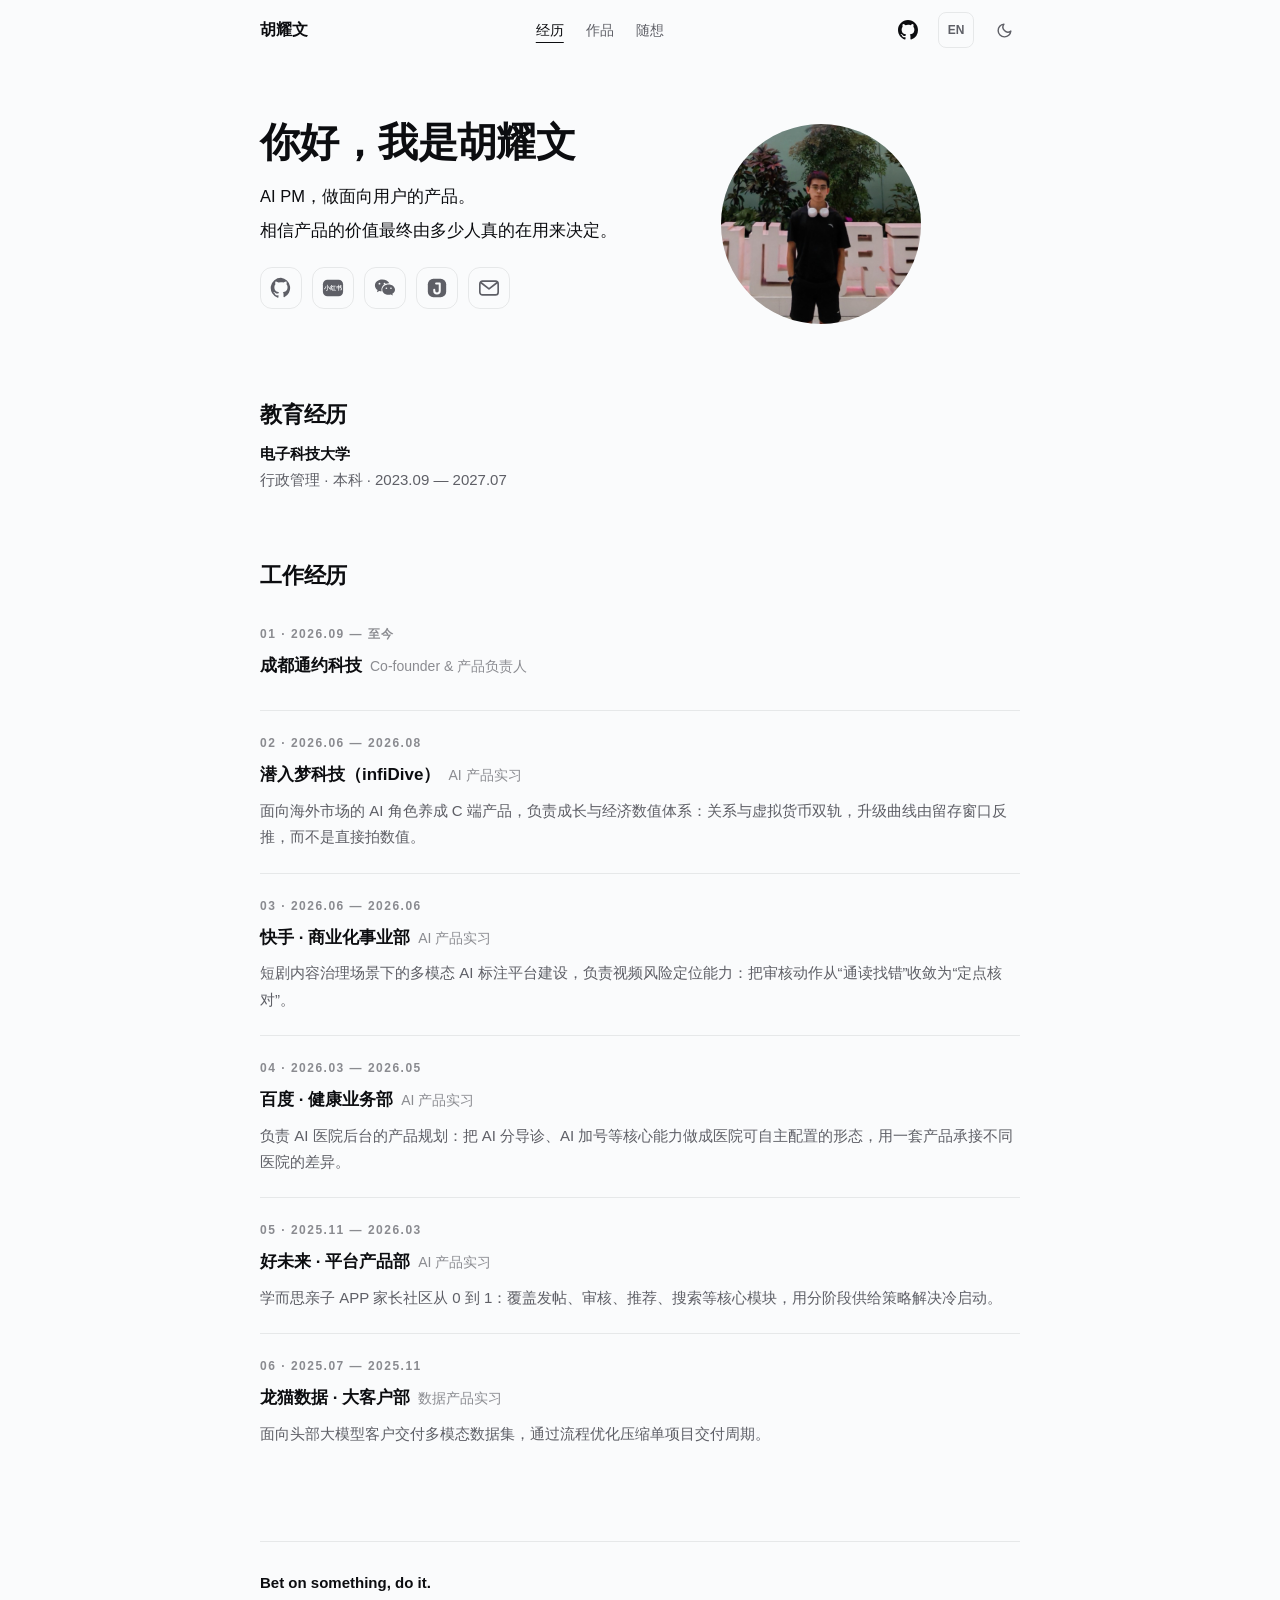
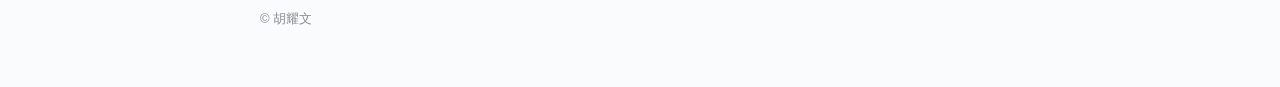
==== commit 2841152e: "Add Tongyue co-founder and product lead experience" ====
--- a/index.html
+++ b/index.html
@@ -3,20 +3,22 @@
   <head>
     <meta charset="UTF-8" />
     <meta name="viewport" content="width=device-width, initial-scale=1" />
-    <meta name="description" content="胡耀文的个人介绍、教育背景与实习经历。" />
+    <meta name="description" content="胡耀文的个人介绍、教育背景与工作经历。" />
     <title>经历 · 胡耀文</title>
     <!-- assets:start -->
     <link rel="stylesheet" href="/styles/tokens.css?v=f0e6d8321e89" />
     <link rel="stylesheet" href="/styles/base.css?v=58b34f9e78c8" />
     <link rel="stylesheet" href="/styles/layout.css?v=3ab70abe4cf4" />
-    <link rel="stylesheet" href="/styles/components.css?v=fc66fae0bd91" />
+    <link rel="stylesheet" href="/styles/components.css?v=68f00d53db6f" />
     <link rel="stylesheet" href="/styles/responsive.css?v=d655d90e8aed" />
     <link rel="stylesheet" href="/styles/editor.css?v=85f72cc7cdc1" />
-    <script type="importmap">{"imports":{"/js/components/education.js":"/js/components/education.js?v=c0fd4ed070bd","/js/components/elsewhere.js":"/js/components/elsewhere.js?v=f04473ef3fe8","/js/components/experience.js":"/js/components/experience.js?v=8f7f2b656ea1","/js/components/footer.js":"/js/components/footer.js?v=6c1550f450aa","/js/components/header.js":"/js/components/header.js?v=c771551df5c7","/js/components/hero.js":"/js/components/hero.js?v=11d918bd51d5","/js/components/projects.js":"/js/components/projects.js?v=da0c649078fe","/js/components/theme.js":"/js/components/theme.js?v=0080189e8633","/js/components/thoughts.js":"/js/components/thoughts.js?v=fadeb049f061","/js/data.js":"/js/data.js?v=520ccc735aa1","/js/editor.js":"/js/editor.js?v=6a5486670264","/js/i18n.js":"/js/i18n.js?v=1fff15296297","/js/main.js":"/js/main.js?v=7e9c7d4b2b41","/js/pages.js":"/js/pages.js?v=9f2a9748281f"}}</script>
+    <script type="importmap">{"imports":{"/js/components/education.js":"/js/components/education.js?v=c0fd4ed070bd","/js/components/elsewhere.js":"/js/components/elsewhere.js?v=f04473ef3fe8","/js/components/experience.js":"/js/components/experience.js?v=d95c272f8734","/js/components/footer.js":"/js/components/footer.js?v=6c1550f450aa","/js/components/header.js":"/js/components/header.js?v=c771551df5c7","/js/components/hero.js":"/js/components/hero.js?v=c786eb05e576","/js/components/projects.js":"/js/components/projects.js?v=da0c649078fe","/js/components/theme.js":"/js/components/theme.js?v=8a8a0685de5f","/js/components/thoughts.js":"/js/components/thoughts.js?v=fadeb049f061","/js/data.js":"/js/data.js?v=11841631d795","/js/editor.js":"/js/editor.js?v=6a5486670264","/js/i18n.js":"/js/i18n.js?v=1fff15296297","/js/main.js":"/js/main.js?v=2e83fb399272","/js/pages.js":"/js/pages.js?v=ab31759174a4"}}</script>
     <!-- assets:end -->
     <script>
-      const savedTheme = localStorage.getItem("theme");
-      if (savedTheme === "dark" || savedTheme === "light") document.documentElement.dataset.theme = savedTheme;
+      try {
+        const savedTheme = localStorage.getItem("theme");
+        if (savedTheme === "dark" || savedTheme === "light") document.documentElement.dataset.theme = savedTheme;
+      } catch { /* Follow the system theme when storage is unavailable. */ }
     </script>
   </head>
   <body data-page="experience">
@@ -93,37 +95,43 @@
     </section>
     <section id="experience" class="shell section" aria-labelledby="experience-title">
       <div class="section-heading">
-        <h2 id="experience-title" data-i18n="experience.title">实习经历</h2>
+        <h2 id="experience-title" data-i18n="experience.title">工作经历</h2>
       </div>
       <div class="experience-list">
     <article class="experience-item" data-edit-card="experiences" data-edit-index="0">
-      <p class="experience-no"><span>01</span> · <span data-edit="experiences.0.date">2026.06 — 2026.08</span></p>
-      <h3><span data-edit="experiences.0.company" data-i18n="experiences.0.company">潜入梦科技（infiDive）</span><span class="experience-role" data-edit="experiences.0.role" data-i18n="experiences.0.role">AI 产品实习</span></h3>
-      <p class="experience-summary" data-edit="experiences.0.summary" data-i18n="experiences.0.summary">面向海外市场的 AI 角色养成 C 端产品，负责成长与经济数值体系：关系与虚拟货币双轨，升级曲线由留存窗口反推，而不是直接拍数值。</p>
+      <p class="experience-no"><span>01</span> · <span data-edit="experiences.0.date" data-i18n="experiences.0.date">2026.09 — 至今</span></p>
+      <h3><span data-edit="experiences.0.company" data-i18n="experiences.0.company">成都通约科技</span><span class="experience-role" data-edit="experiences.0.role" data-i18n="experiences.0.role">Co-founder & 产品负责人</span></h3>
+      <p class="experience-summary" data-edit="experiences.0.summary" data-i18n="experiences.0.summary"></p>
 
     </article>
     <article class="experience-item" data-edit-card="experiences" data-edit-index="1">
-      <p class="experience-no"><span>02</span> · <span data-edit="experiences.1.date">2026.06 — 2026.06</span></p>
-      <h3><span data-edit="experiences.1.company" data-i18n="experiences.1.company">快手 · 商业化事业部</span><span class="experience-role" data-edit="experiences.1.role" data-i18n="experiences.1.role">AI 产品实习</span></h3>
-      <p class="experience-summary" data-edit="experiences.1.summary" data-i18n="experiences.1.summary">短剧内容治理场景下的多模态 AI 标注平台建设，负责视频风险定位能力：把审核动作从“通读找错”收敛为“定点核对”。</p>
+      <p class="experience-no"><span>02</span> · <span data-edit="experiences.1.date" data-i18n="experiences.1.date">2026.06 — 2026.08</span></p>
+      <h3><span data-edit="experiences.1.company" data-i18n="experiences.1.company">潜入梦科技（infiDive）</span><span class="experience-role" data-edit="experiences.1.role" data-i18n="experiences.1.role">AI 产品实习</span></h3>
+      <p class="experience-summary" data-edit="experiences.1.summary" data-i18n="experiences.1.summary">面向海外市场的 AI 角色养成 C 端产品，负责成长与经济数值体系：关系与虚拟货币双轨，升级曲线由留存窗口反推，而不是直接拍数值。</p>
 
     </article>
     <article class="experience-item" data-edit-card="experiences" data-edit-index="2">
-      <p class="experience-no"><span>03</span> · <span data-edit="experiences.2.date">2026.03 — 2026.05</span></p>
-      <h3><span data-edit="experiences.2.company" data-i18n="experiences.2.company">百度 · 健康业务部</span><span class="experience-role" data-edit="experiences.2.role" data-i18n="experiences.2.role">AI 产品实习</span></h3>
-      <p class="experience-summary" data-edit="experiences.2.summary" data-i18n="experiences.2.summary">负责 AI 医院后台的产品规划：把 AI 分导诊、AI 加号等核心能力做成医院可自主配置的形态，用一套产品承接不同医院的差异。</p>
+      <p class="experience-no"><span>03</span> · <span data-edit="experiences.2.date" data-i18n="experiences.2.date">2026.06 — 2026.06</span></p>
+      <h3><span data-edit="experiences.2.company" data-i18n="experiences.2.company">快手 · 商业化事业部</span><span class="experience-role" data-edit="experiences.2.role" data-i18n="experiences.2.role">AI 产品实习</span></h3>
+      <p class="experience-summary" data-edit="experiences.2.summary" data-i18n="experiences.2.summary">短剧内容治理场景下的多模态 AI 标注平台建设，负责视频风险定位能力：把审核动作从“通读找错”收敛为“定点核对”。</p>
 
     </article>
     <article class="experience-item" data-edit-card="experiences" data-edit-index="3">
-      <p class="experience-no"><span>04</span> · <span data-edit="experiences.3.date">2025.11 — 2026.03</span></p>
-      <h3><span data-edit="experiences.3.company" data-i18n="experiences.3.company">好未来 · 平台产品部</span><span class="experience-role" data-edit="experiences.3.role" data-i18n="experiences.3.role">AI 产品实习</span></h3>
-      <p class="experience-summary" data-edit="experiences.3.summary" data-i18n="experiences.3.summary">学而思亲子 APP 家长社区从 0 到 1：覆盖发帖、审核、推荐、搜索等核心模块，用分阶段供给策略解决冷启动。</p>
+      <p class="experience-no"><span>04</span> · <span data-edit="experiences.3.date" data-i18n="experiences.3.date">2026.03 — 2026.05</span></p>
+      <h3><span data-edit="experiences.3.company" data-i18n="experiences.3.company">百度 · 健康业务部</span><span class="experience-role" data-edit="experiences.3.role" data-i18n="experiences.3.role">AI 产品实习</span></h3>
+      <p class="experience-summary" data-edit="experiences.3.summary" data-i18n="experiences.3.summary">负责 AI 医院后台的产品规划：把 AI 分导诊、AI 加号等核心能力做成医院可自主配置的形态，用一套产品承接不同医院的差异。</p>
 
     </article>
     <article class="experience-item" data-edit-card="experiences" data-edit-index="4">
-      <p class="experience-no"><span>05</span> · <span data-edit="experiences.4.date">2025.07 — 2025.11</span></p>
-      <h3><span data-edit="experiences.4.company" data-i18n="experiences.4.company">龙猫数据 · 大客户部</span><span class="experience-role" data-edit="experiences.4.role" data-i18n="experiences.4.role">数据产品实习</span></h3>
-      <p class="experience-summary" data-edit="experiences.4.summary" data-i18n="experiences.4.summary">面向头部大模型客户交付多模态数据集，通过流程优化压缩单项目交付周期。</p>
+      <p class="experience-no"><span>05</span> · <span data-edit="experiences.4.date" data-i18n="experiences.4.date">2025.11 — 2026.03</span></p>
+      <h3><span data-edit="experiences.4.company" data-i18n="experiences.4.company">好未来 · 平台产品部</span><span class="experience-role" data-edit="experiences.4.role" data-i18n="experiences.4.role">AI 产品实习</span></h3>
+      <p class="experience-summary" data-edit="experiences.4.summary" data-i18n="experiences.4.summary">学而思亲子 APP 家长社区从 0 到 1：覆盖发帖、审核、推荐、搜索等核心模块，用分阶段供给策略解决冷启动。</p>
+
+    </article>
+    <article class="experience-item" data-edit-card="experiences" data-edit-index="5">
+      <p class="experience-no"><span>06</span> · <span data-edit="experiences.5.date" data-i18n="experiences.5.date">2025.07 — 2025.11</span></p>
+      <h3><span data-edit="experiences.5.company" data-i18n="experiences.5.company">龙猫数据 · 大客户部</span><span class="experience-role" data-edit="experiences.5.role" data-i18n="experiences.5.role">数据产品实习</span></h3>
+      <p class="experience-summary" data-edit="experiences.5.summary" data-i18n="experiences.5.summary">面向头部大模型客户交付多模态数据集，通过流程优化压缩单项目交付周期。</p>
 
     </article></div>
     </section></main>
@@ -133,6 +141,6 @@
         <p data-i18n="footer.copyright">© 胡耀文</p>
       </div>
     </footer><!-- prerender:end --></div>
-    <script type="module" src="/js/main.js?v=7e9c7d4b2b41"></script>
+    <script type="module" src="/js/main.js?v=2e83fb399272"></script>
   </body>
 </html>
--- a/styles/components.css
+++ b/styles/components.css
@@ -69,14 +69,16 @@
 .email-panel {
   position: absolute; top: calc(100% + 10px); left: 0; z-index: 5;
   width: min(320px, calc(100vw - 44px)); padding: 18px;
+  overflow-y: auto; overscroll-behavior: contain;
   border: 1px solid var(--hairline); border-radius: var(--radius);
   background: var(--bg); color: var(--text);
 }
+.contact-dropdown[data-placement="above"] .email-panel { top: auto; bottom: calc(100% + 10px); }
 .email-panel label { display: block; color: var(--muted); font-size: 13px; }
 .email-panel input {
   width: 100%; min-width: 0; margin: 6px 0 14px; padding: 8px 10px;
   border: 1px solid var(--hairline); border-radius: 6px;
-  background: var(--fill); color: var(--text); font: inherit; font-size: 15px;
+  background: var(--fill); color: var(--text); font: inherit; font-size: 16px;
 }
 .email-actions { display: flex; flex-wrap: wrap; align-items: center; gap: 14px; font-size: 14px; }
 .email-actions a { text-decoration: underline; text-underline-offset: 3px; }
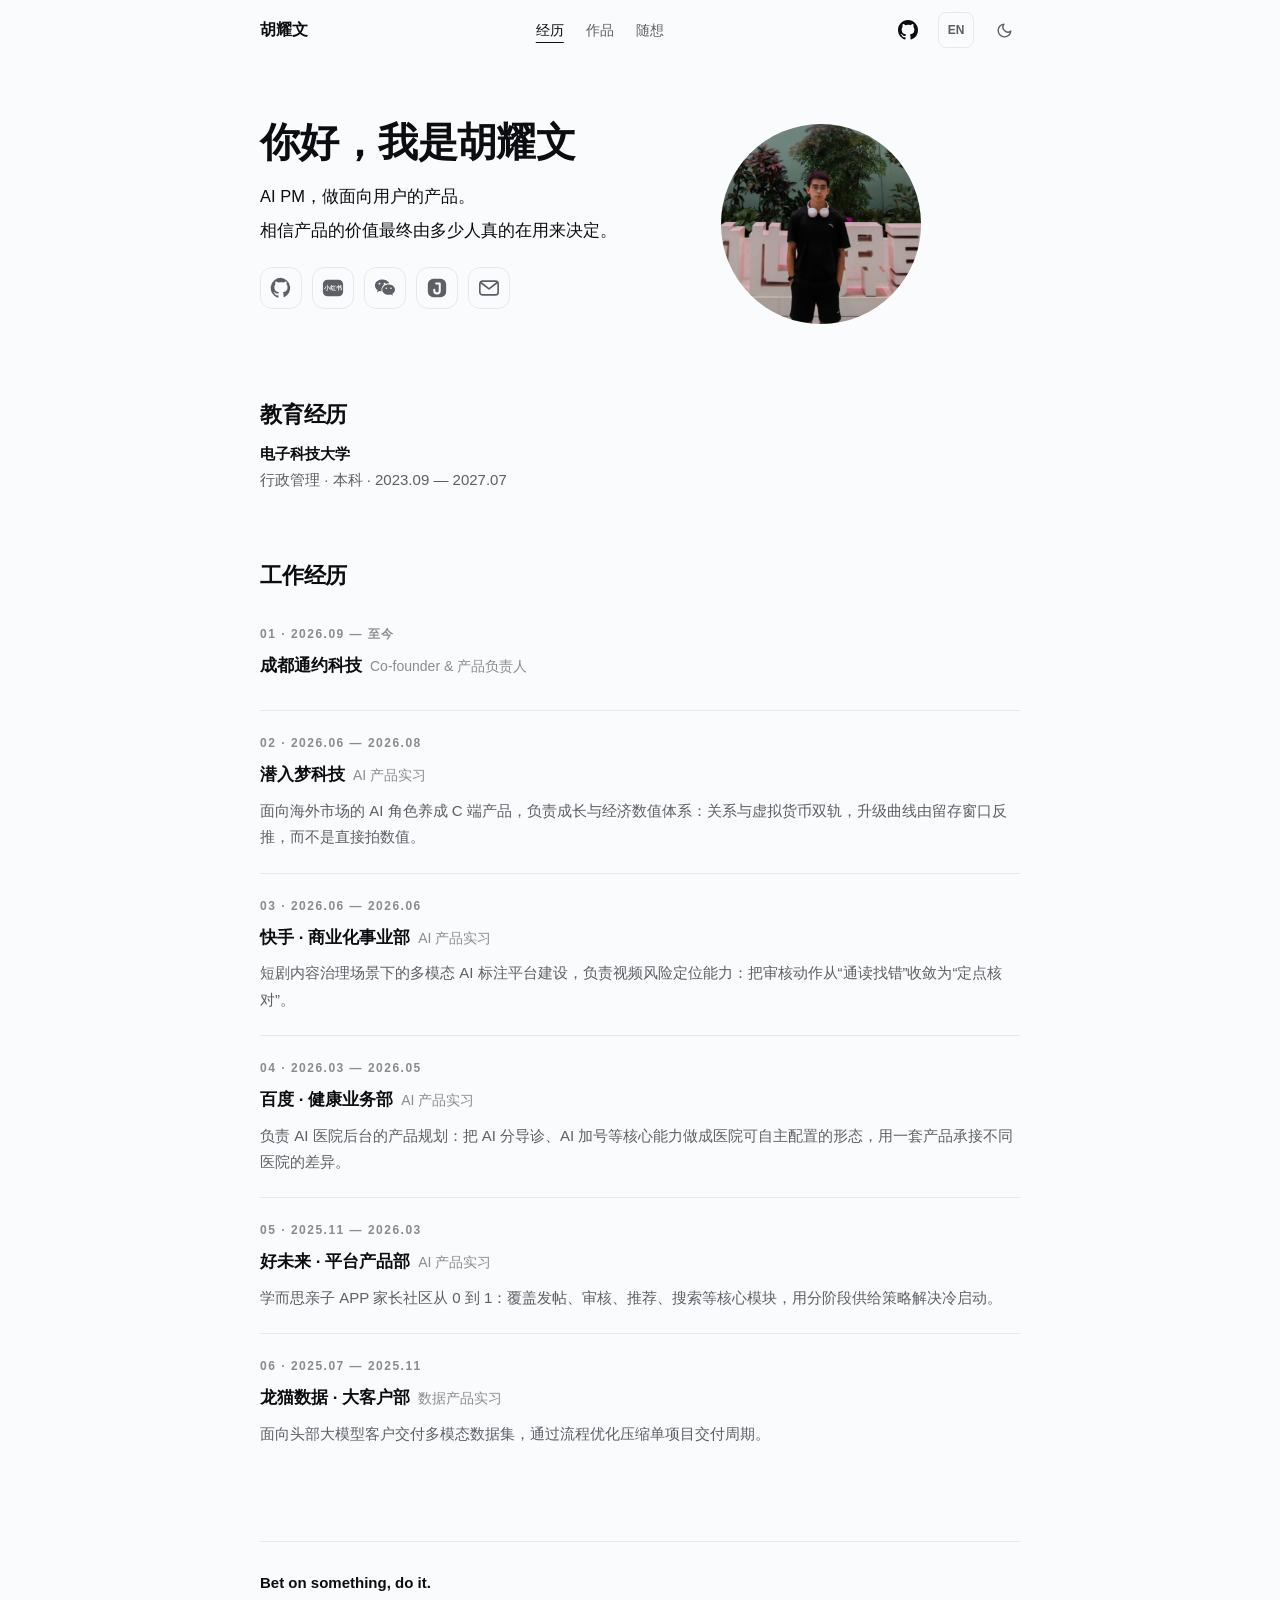
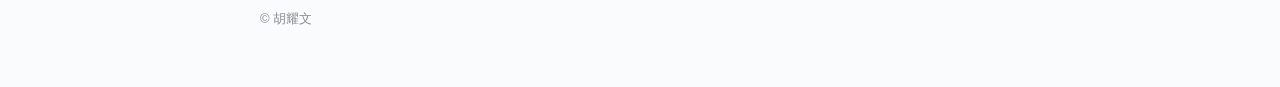
==== commit f84aabc5: "Shorten Chinese experience heading" ====
--- a/index.html
+++ b/index.html
@@ -12,7 +12,7 @@
     <link rel="stylesheet" href="/styles/components.css?v=68f00d53db6f" />
     <link rel="stylesheet" href="/styles/responsive.css?v=d655d90e8aed" />
     <link rel="stylesheet" href="/styles/editor.css?v=85f72cc7cdc1" />
-    <script type="importmap">{"imports":{"/js/components/education.js":"/js/components/education.js?v=c0fd4ed070bd","/js/components/elsewhere.js":"/js/components/elsewhere.js?v=f04473ef3fe8","/js/components/experience.js":"/js/components/experience.js?v=d95c272f8734","/js/components/footer.js":"/js/components/footer.js?v=6c1550f450aa","/js/components/header.js":"/js/components/header.js?v=c771551df5c7","/js/components/hero.js":"/js/components/hero.js?v=c786eb05e576","/js/components/projects.js":"/js/components/projects.js?v=da0c649078fe","/js/components/theme.js":"/js/components/theme.js?v=8a8a0685de5f","/js/components/thoughts.js":"/js/components/thoughts.js?v=fadeb049f061","/js/data.js":"/js/data.js?v=11841631d795","/js/editor.js":"/js/editor.js?v=6a5486670264","/js/i18n.js":"/js/i18n.js?v=1fff15296297","/js/main.js":"/js/main.js?v=2e83fb399272","/js/pages.js":"/js/pages.js?v=ab31759174a4"}}</script>
+    <script type="importmap">{"imports":{"/js/components/education.js":"/js/components/education.js?v=c0fd4ed070bd","/js/components/elsewhere.js":"/js/components/elsewhere.js?v=f04473ef3fe8","/js/components/experience.js":"/js/components/experience.js?v=d95c272f8734","/js/components/footer.js":"/js/components/footer.js?v=6c1550f450aa","/js/components/header.js":"/js/components/header.js?v=c771551df5c7","/js/components/hero.js":"/js/components/hero.js?v=c786eb05e576","/js/components/projects.js":"/js/components/projects.js?v=da0c649078fe","/js/components/theme.js":"/js/components/theme.js?v=8a8a0685de5f","/js/components/thoughts.js":"/js/components/thoughts.js?v=fadeb049f061","/js/data.js":"/js/data.js?v=70315a0ffd4c","/js/editor.js":"/js/editor.js?v=6a5486670264","/js/i18n.js":"/js/i18n.js?v=1fff15296297","/js/main.js":"/js/main.js?v=2e83fb399272","/js/pages.js":"/js/pages.js?v=ab31759174a4"}}</script>
     <!-- assets:end -->
     <script>
       try {
@@ -106,7 +106,7 @@
     </article>
     <article class="experience-item" data-edit-card="experiences" data-edit-index="1">
       <p class="experience-no"><span>02</span> · <span data-edit="experiences.1.date" data-i18n="experiences.1.date">2026.06 — 2026.08</span></p>
-      <h3><span data-edit="experiences.1.company" data-i18n="experiences.1.company">潜入梦科技（infiDive）</span><span class="experience-role" data-edit="experiences.1.role" data-i18n="experiences.1.role">AI 产品实习</span></h3>
+      <h3><span data-edit="experiences.1.company" data-i18n="experiences.1.company">潜入梦科技</span><span class="experience-role" data-edit="experiences.1.role" data-i18n="experiences.1.role">AI 产品实习</span></h3>
       <p class="experience-summary" data-edit="experiences.1.summary" data-i18n="experiences.1.summary">面向海外市场的 AI 角色养成 C 端产品，负责成长与经济数值体系：关系与虚拟货币双轨，升级曲线由留存窗口反推，而不是直接拍数值。</p>
 
     </article>
